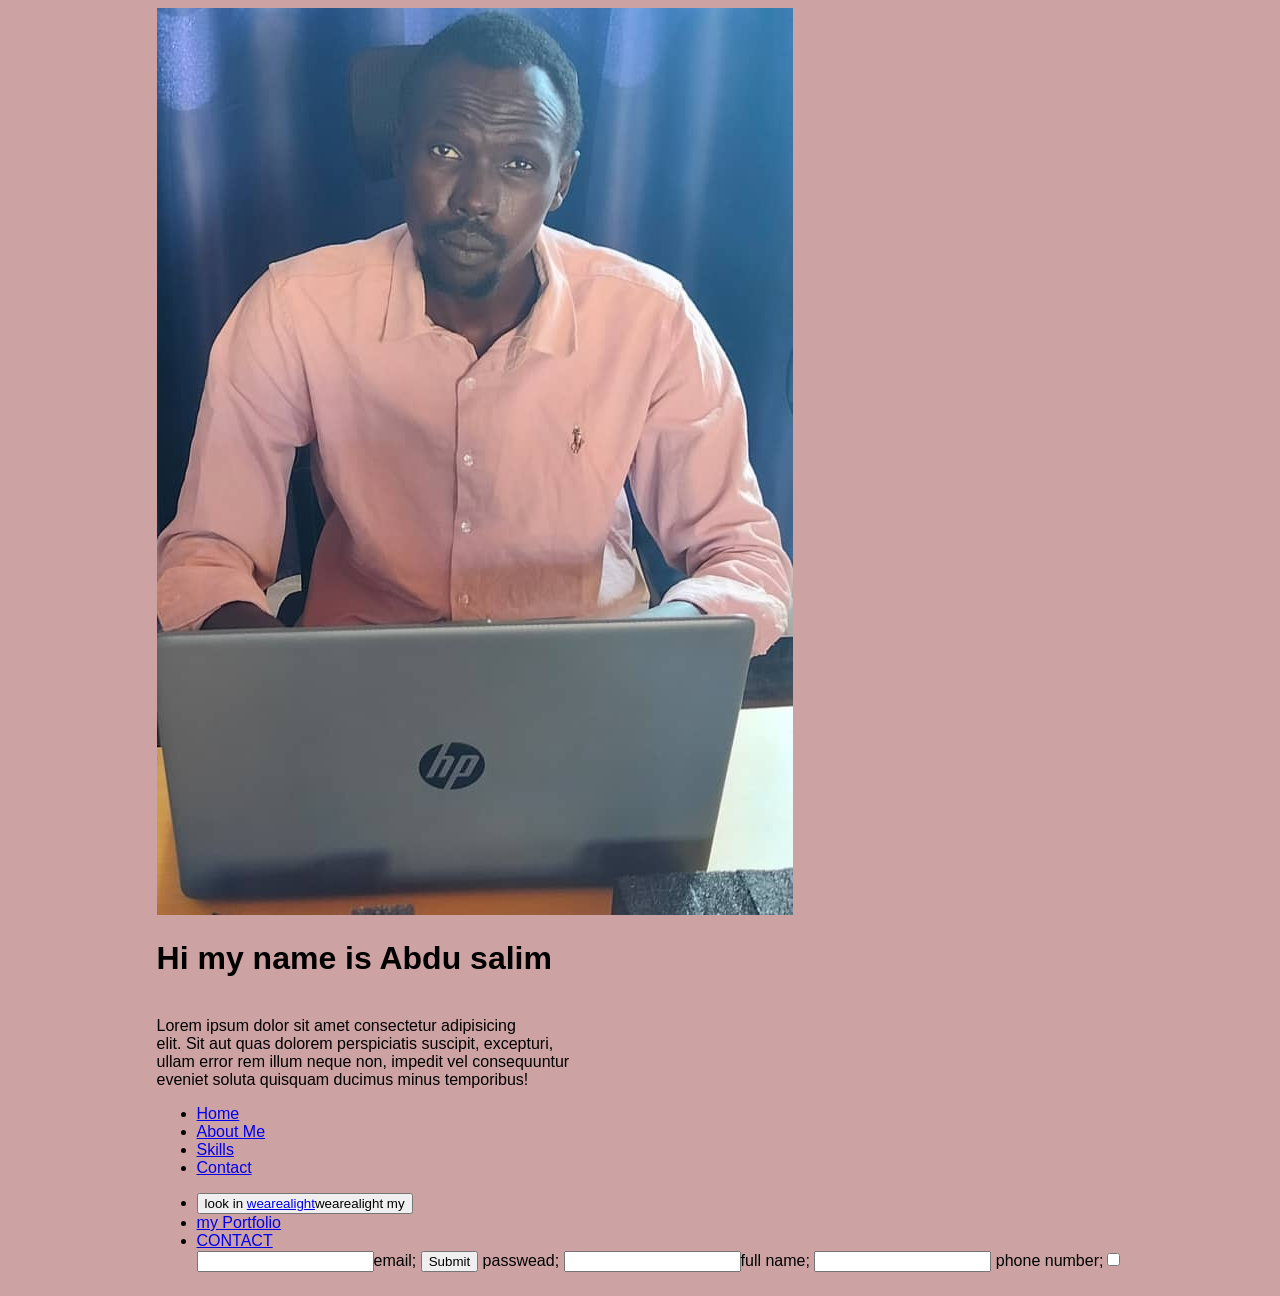
==== index.html @ dcf81e99 "home page" ====
<!DOCTYPE html>
<html lang="en">
<head>
  <meta charset="UTF-8">
  <meta name="viewport" content="width=device-width, initial-scale=1.0">
  <title>Image Mask Portfolio</title>
  <link rel="stylesheet" href="index.des.css">
</head>
<body>
  <div class="#content">
    <div class="#box1">
<div class="#box2">
<div class="#box3">
<div class="#1box Image">
    <img src="j.jpeg" alt="">
<h1>
    Hi my name is Abdu salim
</h1>
<p>
  <br>  Lorem ipsum dolor sit amet consectetur adipisicing 
   <br> elit. Sit aut quas dolorem perspiciatis suscipit, excepturi, 
   <br> ullam error rem illum neque non, impedit vel consequuntur
    <br> eveniet soluta quisquam ducimus minus temporibus!
</p>

     <nav>
    <ul>
      <li><a href="#home">Home</a></li>
      <li><a href="#about">About Me</a></li>
      <li><a href="#skills">Skills</a></li>
      <li><a href="#contact">Contact</a></li>
    </ul>
  </nav>
<Nav>
    <Ul>
        <li>
<button>look in <a href="
https://www.wearealight.org
" target wearealight="wearealight_blank">wearealight</a>wearealight my</button>
            <a href="#box1 home"></a>
            <li>
                <a href="#box2my portfokio">my Portfolio</a>
                <li>
                    <a href="#box3contact me">CONTACT</a>
                </li ahref="email#box3 ">
                <input type="email">email;
                <input type="submit">
            </li ahref="passwead">passwead;
            <input type="full name">full name;
        </li ahref="phone number">
        <input type="phone number"> phone number;<input type="checkbox"> 
    </Ul>
</Nav>
  </div>
</body>
</html>
---- index.des.css ----
body {
      font-family: Arial, sans-serif;
      display: flex;
      justify-content: center;
      align-items: center;
      min-height: 100vh;
      background: hsl(0, 30%, 72%);
    }

    .content{
      display: grid;
      grid-template-columns: repeat(auto-fit, minmax(250px, 1fr));
      gap: 20px;
      max-width: 100px;
      width: 90%;
      height: 90%;
    }
    img {
      border-radius: %};
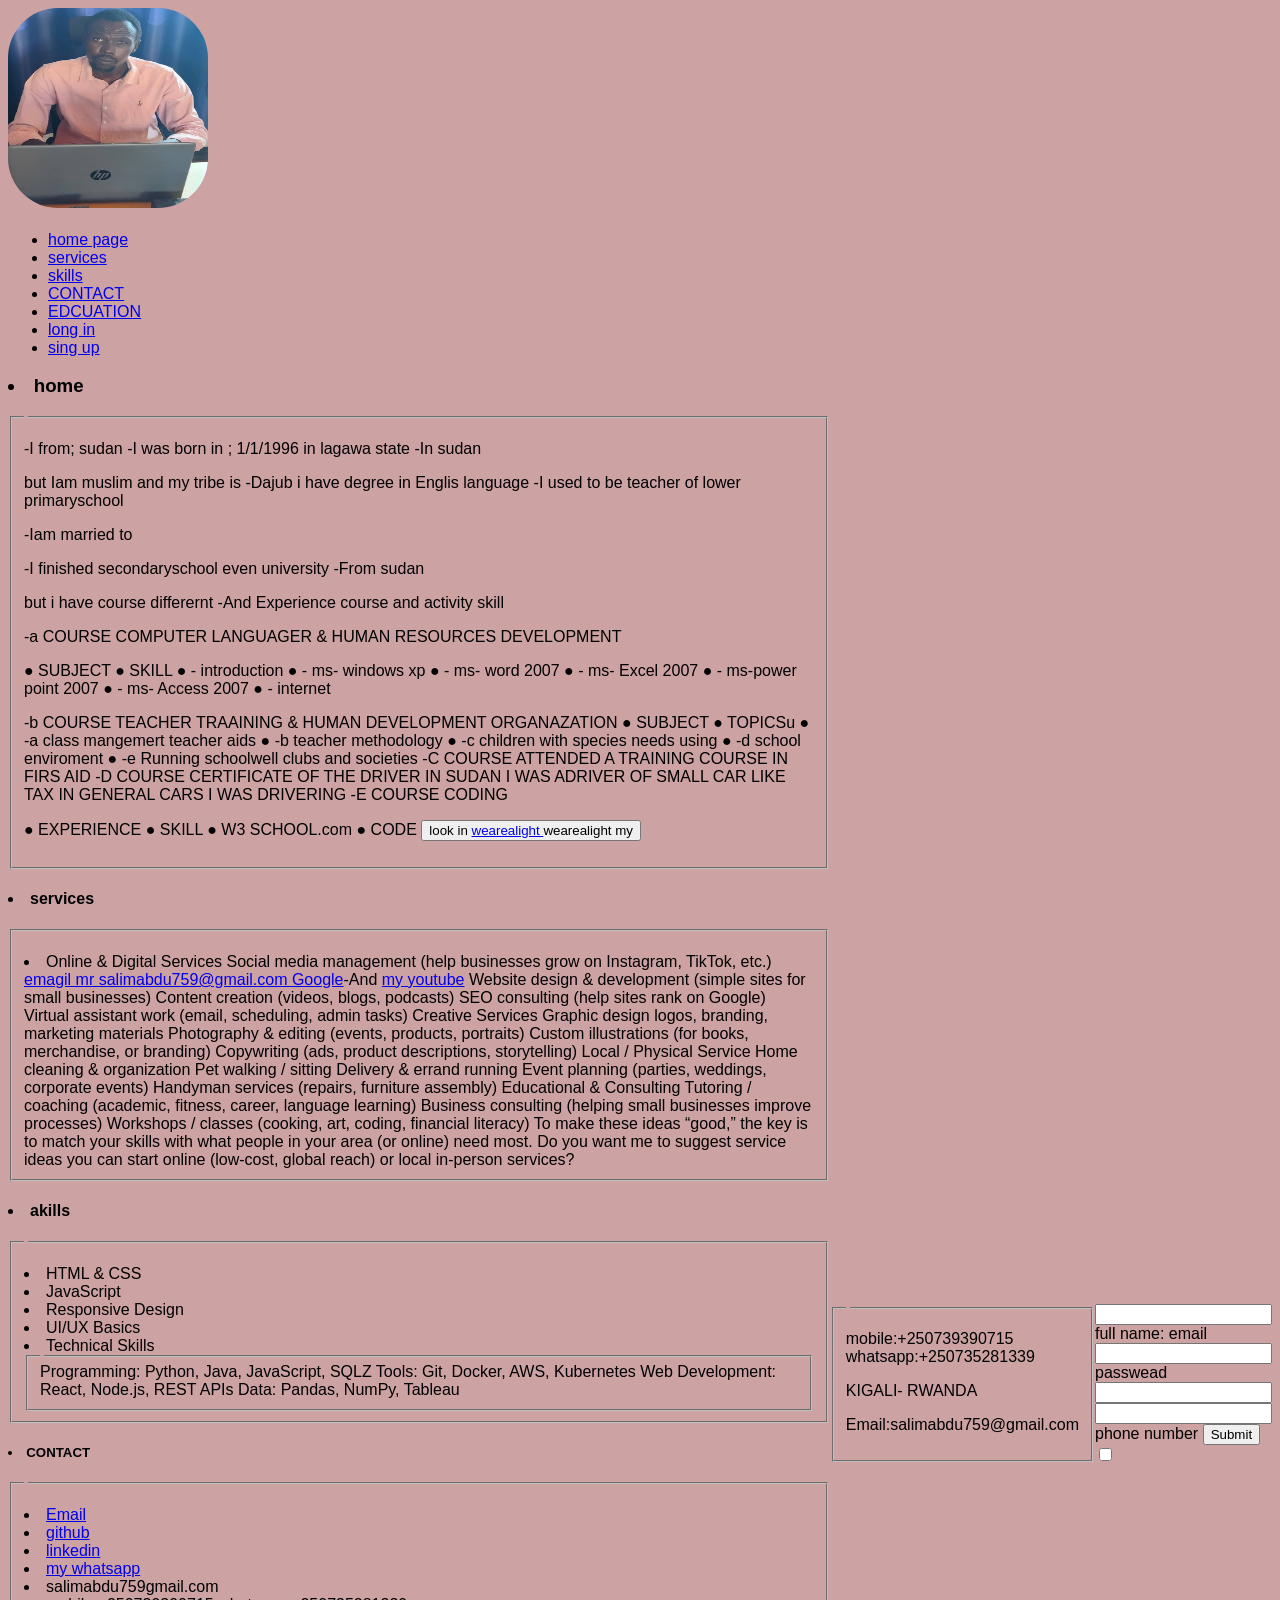
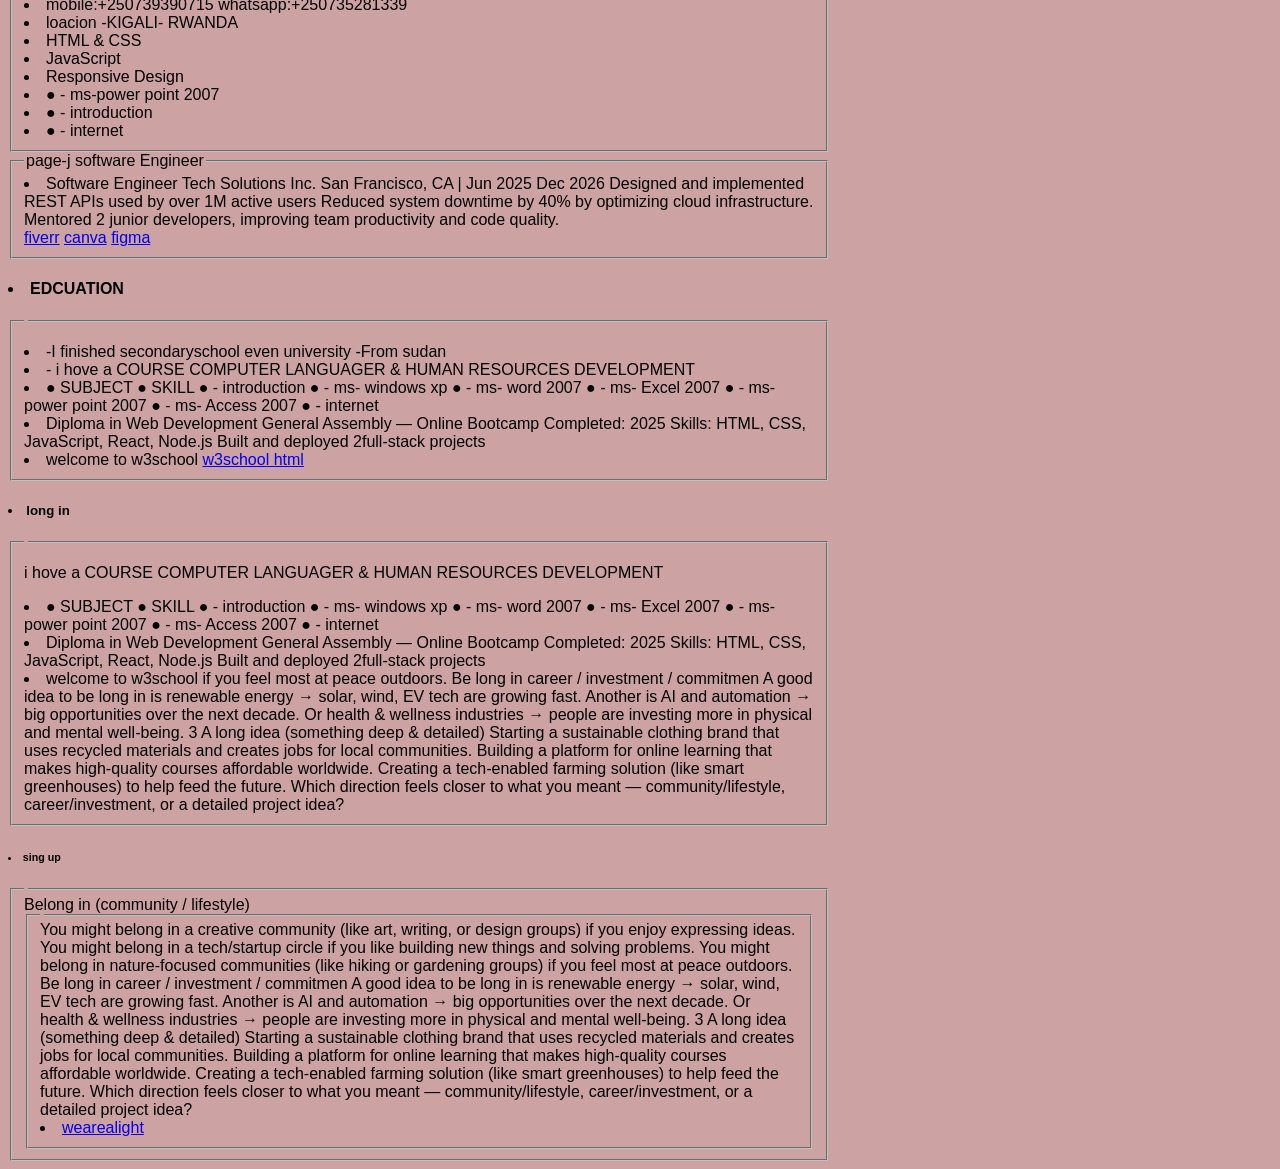
==== commit d5f774b2: "first my portfolio" ====
--- a/index.html
+++ b/index.html
@@ -1,57 +1,303 @@
-
 <!DOCTYPE html>
 <html lang="en">
+
 <head>
   <meta charset="UTF-8">
   <meta name="viewport" content="width=device-width, initial-scale=1.0">
   <title>Image Mask Portfolio</title>
   <link rel="stylesheet" href="index.des.css">
 </head>
+
 <body>
-  <div class="#content">
-    <div class="#box1">
-<div class="#box2">
-<div class="#box3">
-<div class="#1box Image">
-    <img src="j.jpeg" alt="">
-<h1>
-    Hi my name is Abdu salim
-</h1>
-<p>
-  <br>  Lorem ipsum dolor sit amet consectetur adipisicing 
-   <br> elit. Sit aut quas dolorem perspiciatis suscipit, excepturi, 
-   <br> ullam error rem illum neque non, impedit vel consequuntur
-    <br> eveniet soluta quisquam ducimus minus temporibus!
-</p>
-
-     <nav>
-    <ul>
-      <li><a href="#home">Home</a></li>
-      <li><a href="#about">About Me</a></li>
-      <li><a href="#skills">Skills</a></li>
-      <li><a href="#contact">Contact</a></li>
-    </ul>
+  <nav> 
+       <img src="j.jpeg" alt="" height="200px" width="200px">
+  <Nav>
+    <Ul>
+      <h1>  
+
+      </h1>
+       
+      <li><a href="#home page">home page</a>
+      <li><a href="#services">services</a>
+      <li><a href="#skills">skills</a>
+      <li><a href="# CONTACT "> CONTACT </a>
+      <li><a href="#EDCUATION">EDCUATION</a>
+      <li><a href="#long in">long in</a>
+      <li><a href="#sing up">sing up</a>
+      </li>
+    </Ul>
+  </Nav>
+
+
+  <section id="home page">
+    <h1> 
+    <li class="home page-A">home
+      </h1>
+    <fieldset>
+      <legend></legend>
+    <p>-I from; sudan
+-I was born in ; 1/1/1996 in lagawa state
+-In sudan  <ul>
+</ul>but Iam muslim and my tribe is
+-Dajub i have degree in Englis language
+-I used to be teacher of lower primaryschool <ul>
+</ul>
+-Iam married to <ul>
+</ul>
+-I finished secondaryschool even university
+-From sudan <ul>
+</ul> but i have course differernt
+-And Experience course and activity skill <ul>
+</ul>
+-a COURSE COMPUTER LANGUAGER & HUMAN RESOURCES DEVELOPMENT <ul>
+</ul>
+● SUBJECT
+● SKILL
+● - introduction
+● - ms- windows xp
+● - ms- word 2007
+● - ms- Excel 2007
+● - ms-power point 2007
+● - ms- Access 2007
+● - internet <ul>
+</ul>
+-b COURSE TEACHER TRAAINING & HUMAN DEVELOPMENT ORGANAZATION
+● SUBJECT
+● TOPICSu
+● -a class mangemert teacher aids
+● -b teacher methodology
+● -c children with species needs using
+● -d school enviroment
+● -e Running schoolwell clubs and societies
+-C COURSE ATTENDED A TRAINING COURSE IN FIRS AID
+-D COURSE CERTIFICATE OF THE DRIVER IN SUDAN I WAS ADRIVER OF SMALL CAR
+LIKE TAX IN GENERAL CARS I WAS DRIVERING
+-E COURSE CODING <ul>
+</ul>
+● EXPERIENCE
+● SKILL
+● W3 SCHOOL.com
+● CODE                    <button>look in <a href="
+https://www.wearealight.org
+" target wearealight="wearealight_blank">
+wearealight
+</a>wearealight my</button></p>
+       </li>
+       </fieldset>
+
+
+    <section id="services">
+      <h1>
+        <li class="services"> services
+      </h1>
+    </section>
+    <legend></legend>
+    <fieldset>
+    <p>          <Li> Online & Digital Services
+Social media management (help businesses grow on Instagram, TikTok, etc.)
+<a href="https://www.Google.com">emagil mr  salimabdu759@gmail.com Google</a>-And <a href="https://www.youtube.com">my youtube</a>
+Website design & development (simple sites for small businesses)
+Content creation (videos, blogs, podcasts)
+SEO consulting (help sites rank on Google)
+Virtual assistant work (email, scheduling, admin tasks)
+Creative Services
+Graphic design logos, branding, marketing materials
+Photography & editing (events, products, portraits)
+Custom illustrations (for books, merchandise, or branding)
+Copywriting (ads, product descriptions, storytelling)
+Local / Physical Service
+Home cleaning & organization
+Pet walking / sitting
+Delivery & errand running
+Event planning (parties, weddings, corporate events)
+Handyman services (repairs, furniture assembly)
+Educational & Consulting
+Tutoring / coaching (academic, fitness, career, language learning)
+Business consulting (helping small businesses improve processes)
+Workshops / classes (cooking, art, coding, financial literacy)
+To make these ideas “good,” the key is to match your skills 
+with what people in your area (or online) need most.
+Do you want me to suggest service ideas you can start online
+ (low-cost, global reach) or local in-person services? 
+ </fieldset>                   
+       </li>
+       </fieldset>
+
+     <section id="skills">
+    <h1> 
+    <li class="skills page-c">akills
+      </h1>
+    <fieldset>
+      <legend> </legend>
+    <p>       <li>HTML & CSS</li>
+      <li>JavaScript</li>
+      <li>Responsive Design</li>
+      <li>UI/UX Basics</li>
+      <li>Technical Skills
+        <Fieldset> 
+       <legend></legend>
+Programming: Python, Java, JavaScript, SQLZ
+Tools: Git, Docker, AWS, Kubernetes
+Web Development: React, Node.js, REST APIs
+Data: Pandas, NumPy, Tableau</li>                  
+       </li>
+       </fieldset>
+
+        <section id=" CONTACT">
+    <h1>
+    <li class="CONTACT page-d">CONTACT
+       </h1>
+      </section>
+    <fieldset>
+      <legend></legend>
+    <p>   <li><a href="https://www.email.com">Email</a></li>
+      <li><a href="https://www.github.com">github</a></li>
+      <li><a href="https://www.linkedin.com">linkedin</a></li>
+      <li><a href="https://www.whatsapp.com">my whatsapp</a></li>
+      <li>salimabdu759gmail.com</li>
+      <li>mobile:+250739390715 whatsapp:+250735281339</li>
+      <li>loacion -KIGALI- RWANDA</li>
+    </ul> 
+        <Li>HTML & CSS</Li>
+        <Li>JavaScript</Li>
+      <li>Responsive Design</li>
+        <Li>● - ms-power point 2007</Li>
+        <li>● - introduction</Li>
+            <li>● - internet</Li>
+              </fieldset>
+</section>
+              </Ul>
+              <fieldset>
+              <legend>page-j software Engineer</legend>
+              <li>Software Engineer
+Tech Solutions Inc.  San Francisco, CA | Jun 2025 Dec 2026
+Designed and implemented REST APIs used by over 1M active users
+Reduced system downtime by 40% by optimizing cloud infrastructure.
+Mentored 2 junior developers, improving team productivity and code quality.</li>
+     <a href="https://www.fiverr.com">fiverr</a>
+      <a href="https://www.canva.com">canva</a>
+      <a href="https://www.figma.com">figma</a>
+       </li>
+       </fieldset>
+
+        <section id="EDCUATION">
+    <h1> 
+    <li class="page ">EDCUATION
+      </h1>
+    <fieldset>
+      <legend></legend>
+    <p>       <Li>-I finished secondaryschool even university
+-From sudan </Li>
+<Li>- i hove a COURSE COMPUTER 
+  LANGUAGER & HUMAN 
+  RESOURCES DEVELOPMENT</Li>
+<Li>● SUBJECT
+● SKILL
+● - introduction
+● - ms- windows xp
+● - ms- word 2007
+● - ms- Excel 2007
+● - ms-power point 2007
+● - ms- Access 2007
+● - internet</Li>
+<li>Diploma in Web Development
+General Assembly — Online Bootcamp
+Completed: 2025
+Skills: HTML, CSS, JavaScript, React, Node.js
+Built and deployed 2full-stack projects</li>
+<Li>welcome to w3school <a href="https://www.w3schools.com">w3school html</a></Li>                   
+       </li>
+       </fieldset>
+        <section id="long in">
+    <h1>
+    <li class="long in page-j">long in
+       </h1>
+    <fieldset>
+      <legend></legend>
+    <p>  i hove a COURSE COMPUTER 
+  LANGUAGER & HUMAN 
+  RESOURCES DEVELOPMENT</Li>
+<Li>● SUBJECT
+● SKILL
+● - introduction
+● - ms- windows xp
+● - ms- word 2007
+● - ms- Excel 2007
+● - ms-power point 2007
+● - ms- Access 2007
+● - internet</Li>
+<li>Diploma in Web Development
+General Assembly — Online Bootcamp
+Completed: 2025
+Skills: HTML, CSS, JavaScript, React, Node.js
+Built and deployed 2full-stack projects</li>
+<Li>welcome to w3school  if you feel most at peace outdoors.
+Be long in career / investment / commitmen
+A good idea to be long in is renewable energy → solar, wind, EV tech are growing fast.
+Another is AI and automation → big opportunities 
+over the next decade.
+
+Or health & wellness industries → people are
+ investing more in physical and mental well-being.
+3
+A long idea (something deep & detailed)
+Starting a sustainable clothing brand that uses recycled materials and creates jobs for local communities.
+Building a platform for online learning that makes high-quality courses affordable worldwide.
+Creating a tech-enabled farming solution (like smart greenhouses) to help feed the future.
+ Which direction feels closer to what you meant — community/lifestyle, career/investment, or a detailed project idea?</li>                
+       </li>
+       </fieldset>
+        <section id="sing up">
+    <h1> 
+    <li class="sing up page-h">sing up
+      </h1>
+    <fieldset>
+      <legend></legend>
+       Belong in (community / lifestyle) <fieldset> 
+        <legend></legend>
+You might belong in a creative community (like art, writing, or design groups) if you enjoy expressing ideas.
+You might belong in a tech/startup circle if you like building new things and solving problems.
+You might belong in nature-focused communities (like hiking or gardening groups) if you feel most at peace outdoors.
+Be long in career / investment / commitmen
+A good idea to be long in is renewable energy → solar, wind, EV tech are growing fast.
+Another is AI and automation → big opportunities over the next decade.
+Or health & wellness industries → people are investing more in physical and mental well-being.
+3
+A long idea (something deep & detailed)
+Starting a sustainable clothing brand that uses recycled materials and creates jobs for local communities.
+Building a platform for online learning that makes high-quality courses affordable worldwide.
+Creating a tech-enabled farming solution (like smart greenhouses) to help feed the future.
+ Which direction feels closer to what you meant — community/lifestyle, career/investment, or a detailed project idea?
+ <Li><a href="https://www.wearealight.org/">wearealight</a>
+        </Li></fieldset>
+         </fieldset>
+         </nav>
+  <footer> 
+    <nav>
+      <fieldset> 
+        <legend></legend>
+    <P>mobile:+250739390715 whatsapp:+250735281339</P>
+    <P> KIGALI- RWANDA</P>
+    <P>Email:salimabdu759@gmail.com</P>
+    </fieldset>
   </nav>
-<Nav>
-    <Ul>
-        <li>
-<button>look in <a href="
-https://www.wearealight.org
-" target wearealight="wearealight_blank">wearealight</a>wearealight my</button>
-            <a href="#box1 home"></a>
-            <li>
-                <a href="#box2my portfokio">my Portfolio</a>
-                <li>
-                    <a href="#box3contact me">CONTACT</a>
-                </li ahref="email#box3 ">
-                <input type="email">email;
-                <input type="submit">
-            </li ahref="passwead">passwead;
-            <input type="full name">full name;
-        </li ahref="phone number">
-        <input type="phone number"> phone number;<input type="checkbox"> 
-    </Ul>
-</Nav>
-  </div>
+  </footer></li>
+    <p>                   
+       </li>
+       </fieldset>       
+          <input type="full name :">full name:
+          </li ahref="email:">
+          </li ahref="Email">email
+          <input type="email">
+          </li ahref="passwead">passwead
+          <input type="password">
+          </li ahref="phone number">
+          <input type="phone number">
+          </li ahref="phone number">phone number
+          <input type="submit">
+          <input type="checkbox">
+                </Ul>
+                </Nav>
+                </div>
 </body>
-</html>
+</html>
--- a/index.des.css
+++ b/index.des.css
@@ -17,7 +17,7 @@
       height: 90%;
     }
     img {
-      border-radius: %};
+      border-radius: 50px};
 
   
 
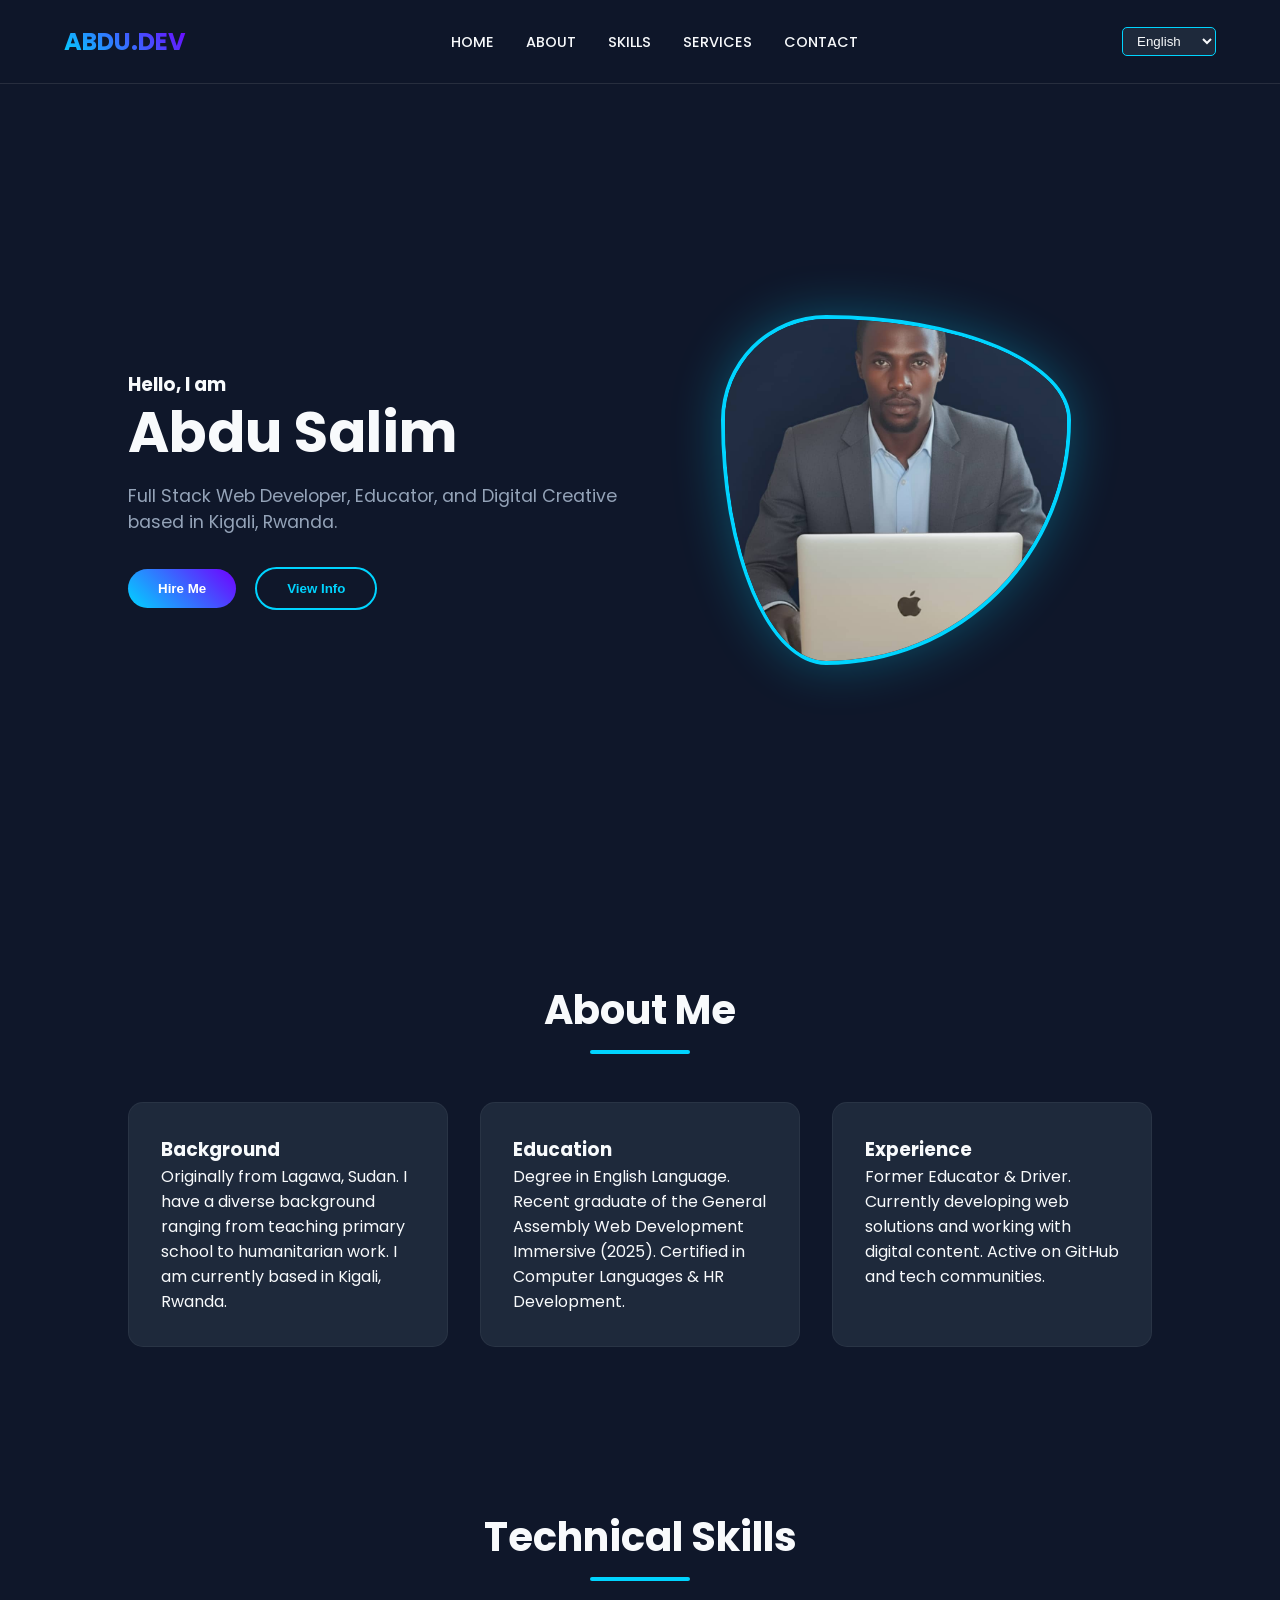
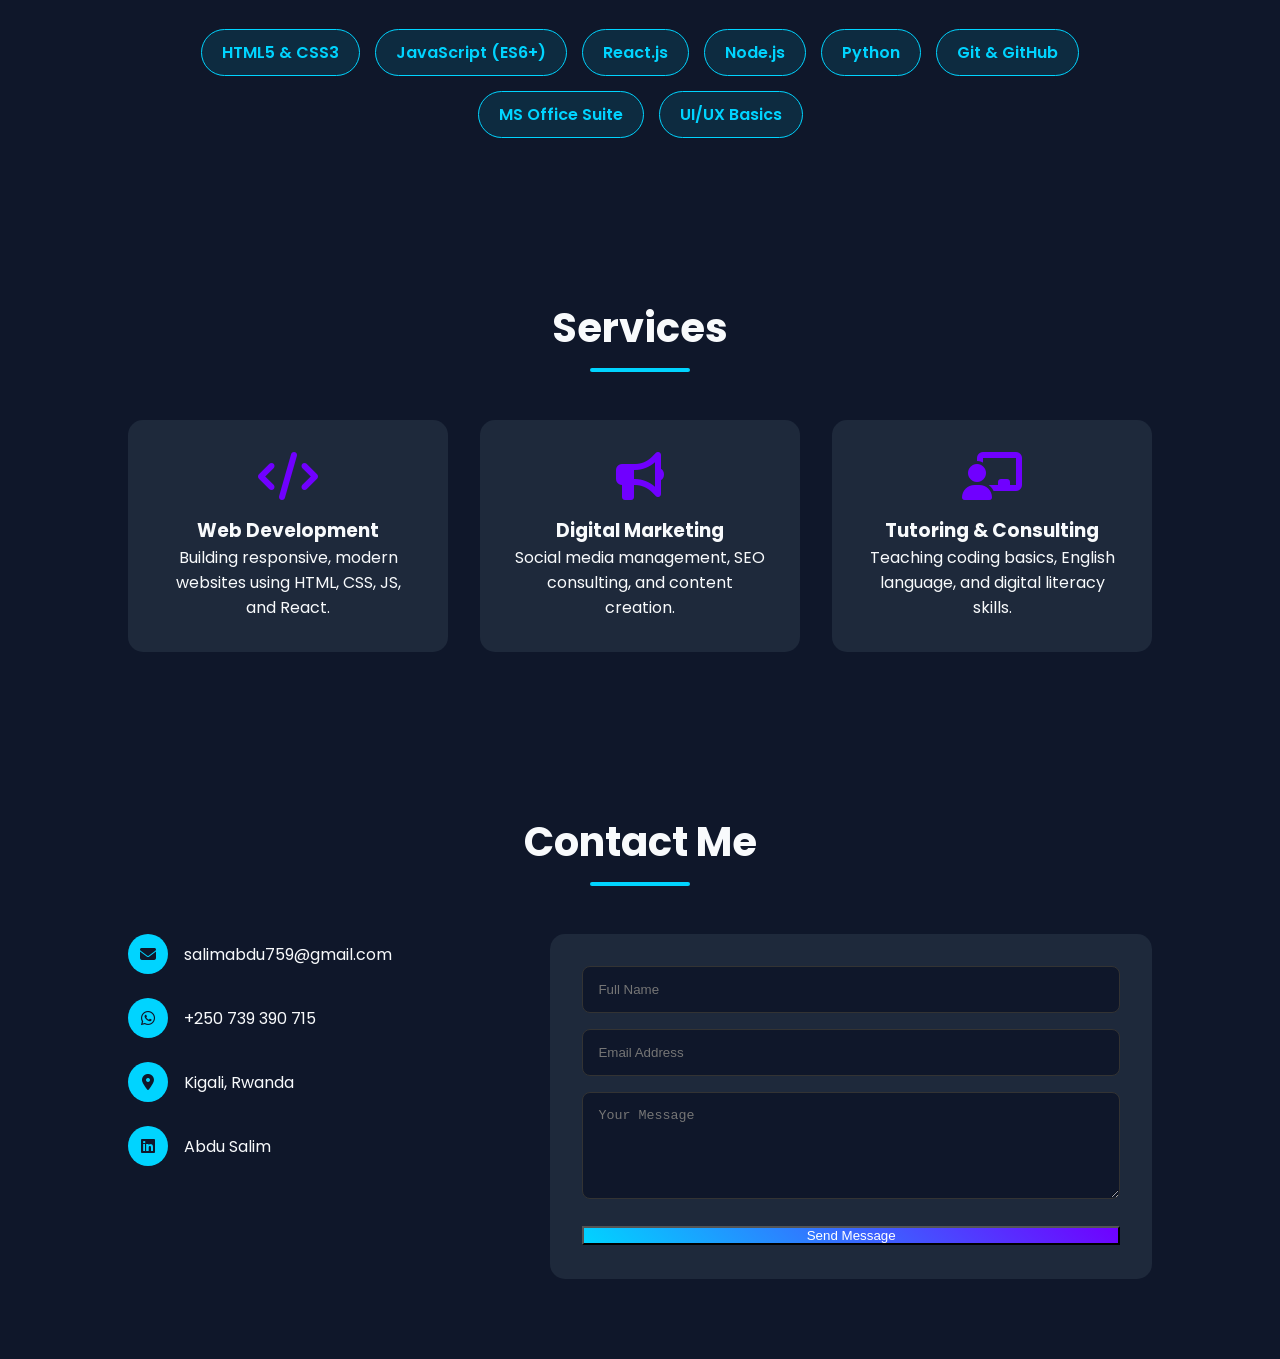
==== commit 46a03be1: "news" ====
--- a/index.html
+++ b/index.html
@@ -1,303 +1,591 @@
 <!DOCTYPE html>
 <html lang="en">
-
 <head>
-  <meta charset="UTF-8">
-  <meta name="viewport" content="width=device-width, initial-scale=1.0">
-  <title>Image Mask Portfolio</title>
-  <link rel="stylesheet" href="index.des.css">
+    <meta charset="UTF-8">
+    <meta name="viewport" content="width=device-width, initial-scale=1.0">
+    <title>Abdu Salim | Portfolio 2025</title>
+    <link rel="stylesheet" href="https://cdnjs.cloudflare.com/ajax/libs/font-awesome/6.4.0/css/all.min.css">
+    <link href="https://fonts.googleapis.com/css2?family=Poppins:wght@300;400;600;700&family=Tajawal:wght@400;700&display=swap" rel="stylesheet">
+    
+    <style>
+        :root {
+            --primary: #00d4ff; /* Cyan */
+            --secondary: #7000ff; /* Purple */
+            --bg: #0f172a; /* Dark Blue/Black */
+            --surface: #1e293b; /* Card color */
+            --text: #f8fafc;
+            --text-muted: #94a3b8;
+        }
+
+        * {
+            margin: 0;
+            padding: 0;
+            box-sizing: border-box;
+            scroll-behavior: smooth;
+        }
+
+        body {
+            font-family: 'Poppins', sans-serif;
+            background-color: var(--bg);
+            color: var(--text);
+            overflow-x: hidden;
+            transition: all 0.3s ease;
+        }
+
+        /* Arabic Font Support */
+        body.rtl {
+            font-family: 'Tajawal', sans-serif;
+            direction: rtl;
+            text-align: right;
+        }
+
+        /* --- Navigation --- */
+        nav {
+            display: flex;
+            justify-content: space-between;
+            align-items: center;
+            padding: 1.5rem 5%;
+            background: rgba(15, 23, 42, 0.9);
+            backdrop-filter: blur(10px);
+            position: fixed;
+            width: 100%;
+            top: 0;
+            z-index: 1000;
+            border-bottom: 1px solid rgba(255,255,255,0.1);
+        }
+
+        .logo {
+            font-size: 1.5rem;
+            font-weight: 700;
+            background: linear-gradient(45deg, var(--primary), var(--secondary));
+            -webkit-background-clip: text;
+            -webkit-text-fill-color: transparent;
+        }
+
+        .nav-links {
+            display: flex;
+            gap: 2rem;
+            list-style: none;
+        }
+
+        .nav-links a {
+            text-decoration: none;
+            color: var(--text);
+            font-weight: 500;
+            transition: color 0.3s;
+            text-transform: uppercase;
+            font-size: 0.9rem;
+        }
+
+        .nav-links a:hover {
+            color: var(--primary);
+        }
+
+        /* Language Switcher */
+        .lang-switch select {
+            background: var(--surface);
+            color: var(--text);
+            border: 1px solid var(--primary);
+            padding: 5px 10px;
+            border-radius: 5px;
+            cursor: pointer;
+            outline: none;
+        }
+
+        /* --- Hero Section --- */
+        .hero {
+            height: 100vh;
+            display: flex;
+            align-items: center;
+            justify-content: space-between;
+            padding: 0 10%;
+            padding-top: 80px;
+        }
+
+        .hero-text {
+            flex: 1;
+        }
+
+        .hero h1 {
+            font-size: 3.5rem;
+            line-height: 1.2;
+            margin-bottom: 1rem;
+        }
+
+        .hero h1 span {
+            color: var(--primary);
+        }
+
+        .hero p {
+            color: var(--text-muted);
+            margin-bottom: 2rem;
+            font-size: 1.1rem;
+            max-width: 500px;
+        }
+
+        .hero-btns button {
+            padding: 12px 30px;
+            border-radius: 50px;
+            border: none;
+            cursor: pointer;
+            font-weight: 600;
+            transition: transform 0.2s;
+        }
+
+        .btn-primary {
+            background: linear-gradient(45deg, var(--primary), var(--secondary));
+            color: white;
+            margin-right: 15px;
+        }
+        
+        body.rtl .btn-primary { margin-right: 0; margin-left: 15px; }
+
+        .btn-outline {
+            background: transparent;
+            border: 2px solid var(--primary) !important;
+            color: var(--primary);
+        }
+
+        .hero-img {
+            flex: 1;
+            display: flex;
+            justify-content: center;
+            position: relative;
+        }
+
+        .hero-img img {
+            width: 350px;
+            height: 350px;
+            object-fit: cover;
+            border-radius: 30% 70% 70% 30% / 30% 30% 70% 70%; /* Organic shape */
+            border: 4px solid var(--primary);
+            animation: morph 5s ease-in-out infinite;
+            box-shadow: 0 0 50px rgba(0, 212, 255, 0.3);
+        }
+
+        @keyframes morph {
+            0% { border-radius: 30% 70% 70% 30% / 30% 30% 70% 70%; }
+            50% { border-radius: 70% 30% 30% 70% / 70% 70% 30% 30%; }
+            100% { border-radius: 30% 70% 70% 30% / 30% 30% 70% 70%; }
+        }
+
+        /* --- Sections General --- */
+        section {
+            padding: 5rem 10%;
+        }
+
+        .section-title {
+            text-align: center;
+            margin-bottom: 3rem;
+        }
+
+        .section-title h2 {
+            font-size: 2.5rem;
+            margin-bottom: 10px;
+        }
+
+        .section-title .line {
+            width: 100px;
+            height: 4px;
+            background: var(--primary);
+            margin: 0 auto;
+            border-radius: 2px;
+        }
+
+        /* --- About Grid --- */
+        .about-grid {
+            display: grid;
+            grid-template-columns: repeat(auto-fit, minmax(300px, 1fr));
+            gap: 2rem;
+        }
+
+        .card {
+            background: var(--surface);
+            padding: 2rem;
+            border-radius: 15px;
+            border: 1px solid rgba(255,255,255,0.05);
+            transition: transform 0.3s;
+        }
+
+        .card:hover {
+            transform: translateY(-5px);
+            border-color: var(--primary);
+        }
+
+        /* --- Skills --- */
+        .skills-container {
+            display: flex;
+            flex-wrap: wrap;
+            gap: 15px;
+            justify-content: center;
+        }
+
+        .skill-tag {
+            background: rgba(0, 212, 255, 0.1);
+            color: var(--primary);
+            padding: 10px 20px;
+            border-radius: 50px;
+            font-weight: 600;
+            border: 1px solid var(--primary);
+        }
+
+        /* --- Services --- */
+        .services-grid {
+            display: grid;
+            grid-template-columns: repeat(auto-fit, minmax(250px, 1fr));
+            gap: 2rem;
+        }
+
+        .service-card {
+            background: var(--surface);
+            padding: 2rem;
+            border-radius: 15px;
+            text-align: center;
+        }
+
+        .service-card i {
+            font-size: 3rem;
+            color: var(--secondary);
+            margin-bottom: 1rem;
+        }
+
+        /* --- Contact --- */
+        .contact-container {
+            display: flex;
+            flex-wrap: wrap;
+            gap: 4rem;
+        }
+
+        .contact-info {
+            flex: 1;
+        }
+
+        .info-item {
+            display: flex;
+            align-items: center;
+            margin-bottom: 1.5rem;
+            gap: 1rem;
+        }
+
+        .info-item i {
+            width: 40px;
+            height: 40px;
+            background: var(--primary);
+            color: var(--bg);
+            border-radius: 50%;
+            display: flex;
+            justify-content: center;
+            align-items: center;
+        }
+
+        .contact-form {
+            flex: 1.5;
+            background: var(--surface);
+            padding: 2rem;
+            border-radius: 15px;
+        }
+
+        .form-group {
+            margin-bottom: 1rem;
+        }
+
+        .form-group input, .form-group textarea {
+            width: 100%;
+            padding: 15px;
+            background: var(--bg);
+            border: 1px solid #333;
+            color: white;
+            border-radius: 8px;
+            outline: none;
+        }
+
+        .form-group input:focus, .form-group textarea:focus {
+            border-color: var(--primary);
+        }
+
+        /* --- Mobile Responsive --- */
+        @media (max-width: 768px) {
+            .hero {
+                flex-direction: column-reverse;
+                text-align: center;
+                height: auto;
+                padding-top: 120px;
+                padding-bottom: 50px;
+            }
+
+            .hero-text {
+                margin-top: 30px;
+            }
+
+            .hero h1 { font-size: 2.5rem; }
+            
+            .nav-links {
+                display: none; /* Add JS hamburger menu for real mobile */
+            }
+            
+            .contact-container {
+                flex-direction: column;
+                gap: 2rem;
+            }
+        }
+    </style>
 </head>
-
 <body>
-  <nav> 
-       <img src="j.jpeg" alt="" height="200px" width="200px">
-  <Nav>
-    <Ul>
-      <h1>  
-
-      </h1>
-       
-      <li><a href="#home page">home page</a>
-      <li><a href="#services">services</a>
-      <li><a href="#skills">skills</a>
-      <li><a href="# CONTACT "> CONTACT </a>
-      <li><a href="#EDCUATION">EDCUATION</a>
-      <li><a href="#long in">long in</a>
-      <li><a href="#sing up">sing up</a>
-      </li>
-    </Ul>
-  </Nav>
-
-
-  <section id="home page">
-    <h1> 
-    <li class="home page-A">home
-      </h1>
-    <fieldset>
-      <legend></legend>
-    <p>-I from; sudan
--I was born in ; 1/1/1996 in lagawa state
--In sudan  <ul>
-</ul>but Iam muslim and my tribe is
--Dajub i have degree in Englis language
--I used to be teacher of lower primaryschool <ul>
-</ul>
--Iam married to <ul>
-</ul>
--I finished secondaryschool even university
--From sudan <ul>
-</ul> but i have course differernt
--And Experience course and activity skill <ul>
-</ul>
--a COURSE COMPUTER LANGUAGER & HUMAN RESOURCES DEVELOPMENT <ul>
-</ul>
-● SUBJECT
-● SKILL
-● - introduction
-● - ms- windows xp
-● - ms- word 2007
-● - ms- Excel 2007
-● - ms-power point 2007
-● - ms- Access 2007
-● - internet <ul>
-</ul>
--b COURSE TEACHER TRAAINING & HUMAN DEVELOPMENT ORGANAZATION
-● SUBJECT
-● TOPICSu
-● -a class mangemert teacher aids
-● -b teacher methodology
-● -c children with species needs using
-● -d school enviroment
-● -e Running schoolwell clubs and societies
--C COURSE ATTENDED A TRAINING COURSE IN FIRS AID
--D COURSE CERTIFICATE OF THE DRIVER IN SUDAN I WAS ADRIVER OF SMALL CAR
-LIKE TAX IN GENERAL CARS I WAS DRIVERING
--E COURSE CODING <ul>
-</ul>
-● EXPERIENCE
-● SKILL
-● W3 SCHOOL.com
-● CODE                    <button>look in <a href="
-https://www.wearealight.org
-" target wearealight="wearealight_blank">
-wearealight
-</a>wearealight my</button></p>
-       </li>
-       </fieldset>
-
+
+    <nav>
+        <div class="logo">ABDU<span style="color:white">.DEV</span></div>
+        <ul class="nav-links">
+            <li><a href="#home" data-key="nav-home">Home</a></li>
+            <li><a href="#about" data-key="nav-about">About</a></li>
+            <li><a href="#skills" data-key="nav-skills">Skills</a></li>
+            <li><a href="#services" data-key="nav-services">Services</a></li>
+            <li><a href="#contact" data-key="nav-contact">Contact</a></li>
+        </ul>
+        <div class="lang-switch">
+            <select onchange="setLanguage(this.value)">
+                <option value="en">English</option>
+                <option value="fr">Français</option>
+                <option value="ar">العربية</option>
+            </select>
+        </div>
+    </nav>
+
+    <section id="home" class="hero">
+        <div class="hero-text">
+            <h3 data-key="hero-intro">Hello, I am</h3>
+            <h1 data-key="hero-name">Abdu Salim</h1>
+            <p data-key="hero-desc">Full Stack Web Developer, Educator, and Digital Creative based in Kigali, Rwanda.</p>
+            <div class="hero-btns">
+                <button class="btn-primary" onclick="location.href='#contact'" data-key="btn-hire">Hire Me</button>
+                <button class="btn-outline" onclick="location.href='#about'" data-key="btn-cv">View Info</button>
+            </div>
+        </div>
+        <div class="hero-img">
+            <img src="b.jpeg" alt="Abdu Salim">
+        </div>
+    </section>
+
+    <section id="about">
+        <div class="section-title">
+            <h2 data-key="nav-about">About Me</h2>
+            <div class="line"></div>
+        </div>
+        <div class="about-grid">
+            <div class="card">
+                <h3 data-key="about-bg-title">Background</h3>
+                <p data-key="about-bg-text">Originally from Lagawa, Sudan. I have a diverse background ranging from teaching primary school to humanitarian work. I am currently based in Kigali, Rwanda.</p>
+            </div>
+            <div class="card">
+                <h3 data-key="about-edu-title">Education</h3>
+                <p data-key="about-edu-text">Degree in English Language. Recent graduate of the General Assembly Web Development Immersive (2025). Certified in Computer Languages & HR Development.</p>
+            </div>
+            <div class="card">
+                <h3 data-key="about-exp-title">Experience</h3>
+                <p data-key="about-exp-text">Former Educator & Driver. Currently developing web solutions and working with digital content. Active on GitHub and tech communities.</p>
+            </div>
+        </div>
+    </section>
+
+    <section id="skills">
+        <div class="section-title">
+            <h2 data-key="nav-skills">Technical Skills</h2>
+            <div class="line"></div>
+        </div>
+        <div class="skills-container">
+            <div class="skill-tag">HTML5 & CSS3</div>
+            <div class="skill-tag">JavaScript (ES6+)</div>
+            <div class="skill-tag">React.js</div>
+            <div class="skill-tag">Node.js</div>
+            <div class="skill-tag">Python</div>
+            <div class="skill-tag">Git & GitHub</div>
+            <div class="skill-tag">MS Office Suite</div>
+            <div class="skill-tag">UI/UX Basics</div>
+        </div>
+    </section>
 
     <section id="services">
-      <h1>
-        <li class="services"> services
-      </h1>
+        <div class="section-title">
+            <h2 data-key="nav-services">Services</h2>
+            <div class="line"></div>
+        </div>
+        <div class="services-grid">
+            <div class="service-card">
+                <i class="fas fa-code"></i>
+                <h3 data-key="srv-web">Web Development</h3>
+                <p data-key="srv-web-desc">Building responsive, modern websites using HTML, CSS, JS, and React.</p>
+            </div>
+            <div class="service-card">
+                <i class="fas fa-bullhorn"></i>
+                <h3 data-key="srv-marketing">Digital Marketing</h3>
+                <p data-key="srv-marketing-desc">Social media management, SEO consulting, and content creation.</p>
+            </div>
+            <div class="service-card">
+                <i class="fas fa-chalkboard-teacher"></i>
+                <h3 data-key="srv-tutoring">Tutoring & Consulting</h3>
+                <p data-key="srv-tutoring-desc">Teaching coding basics, English language, and digital literacy skills.</p>
+            </div>
+        </div>
     </section>
-    <legend></legend>
-    <fieldset>
-    <p>          <Li> Online & Digital Services
-Social media management (help businesses grow on Instagram, TikTok, etc.)
-<a href="https://www.Google.com">emagil mr  salimabdu759@gmail.com Google</a>-And <a href="https://www.youtube.com">my youtube</a>
-Website design & development (simple sites for small businesses)
-Content creation (videos, blogs, podcasts)
-SEO consulting (help sites rank on Google)
-Virtual assistant work (email, scheduling, admin tasks)
-Creative Services
-Graphic design logos, branding, marketing materials
-Photography & editing (events, products, portraits)
-Custom illustrations (for books, merchandise, or branding)
-Copywriting (ads, product descriptions, storytelling)
-Local / Physical Service
-Home cleaning & organization
-Pet walking / sitting
-Delivery & errand running
-Event planning (parties, weddings, corporate events)
-Handyman services (repairs, furniture assembly)
-Educational & Consulting
-Tutoring / coaching (academic, fitness, career, language learning)
-Business consulting (helping small businesses improve processes)
-Workshops / classes (cooking, art, coding, financial literacy)
-To make these ideas “good,” the key is to match your skills 
-with what people in your area (or online) need most.
-Do you want me to suggest service ideas you can start online
- (low-cost, global reach) or local in-person services? 
- </fieldset>                   
-       </li>
-       </fieldset>
-
-     <section id="skills">
-    <h1> 
-    <li class="skills page-c">akills
-      </h1>
-    <fieldset>
-      <legend> </legend>
-    <p>       <li>HTML & CSS</li>
-      <li>JavaScript</li>
-      <li>Responsive Design</li>
-      <li>UI/UX Basics</li>
-      <li>Technical Skills
-        <Fieldset> 
-       <legend></legend>
-Programming: Python, Java, JavaScript, SQLZ
-Tools: Git, Docker, AWS, Kubernetes
-Web Development: React, Node.js, REST APIs
-Data: Pandas, NumPy, Tableau</li>                  
-       </li>
-       </fieldset>
-
-        <section id=" CONTACT">
-    <h1>
-    <li class="CONTACT page-d">CONTACT
-       </h1>
-      </section>
-    <fieldset>
-      <legend></legend>
-    <p>   <li><a href="https://www.email.com">Email</a></li>
-      <li><a href="https://www.github.com">github</a></li>
-      <li><a href="https://www.linkedin.com">linkedin</a></li>
-      <li><a href="https://www.whatsapp.com">my whatsapp</a></li>
-      <li>salimabdu759gmail.com</li>
-      <li>mobile:+250739390715 whatsapp:+250735281339</li>
-      <li>loacion -KIGALI- RWANDA</li>
-    </ul> 
-        <Li>HTML & CSS</Li>
-        <Li>JavaScript</Li>
-      <li>Responsive Design</li>
-        <Li>● - ms-power point 2007</Li>
-        <li>● - introduction</Li>
-            <li>● - internet</Li>
-              </fieldset>
-</section>
-              </Ul>
-              <fieldset>
-              <legend>page-j software Engineer</legend>
-              <li>Software Engineer
-Tech Solutions Inc.  San Francisco, CA | Jun 2025 Dec 2026
-Designed and implemented REST APIs used by over 1M active users
-Reduced system downtime by 40% by optimizing cloud infrastructure.
-Mentored 2 junior developers, improving team productivity and code quality.</li>
-     <a href="https://www.fiverr.com">fiverr</a>
-      <a href="https://www.canva.com">canva</a>
-      <a href="https://www.figma.com">figma</a>
-       </li>
-       </fieldset>
-
-        <section id="EDCUATION">
-    <h1> 
-    <li class="page ">EDCUATION
-      </h1>
-    <fieldset>
-      <legend></legend>
-    <p>       <Li>-I finished secondaryschool even university
--From sudan </Li>
-<Li>- i hove a COURSE COMPUTER 
-  LANGUAGER & HUMAN 
-  RESOURCES DEVELOPMENT</Li>
-<Li>● SUBJECT
-● SKILL
-● - introduction
-● - ms- windows xp
-● - ms- word 2007
-● - ms- Excel 2007
-● - ms-power point 2007
-● - ms- Access 2007
-● - internet</Li>
-<li>Diploma in Web Development
-General Assembly — Online Bootcamp
-Completed: 2025
-Skills: HTML, CSS, JavaScript, React, Node.js
-Built and deployed 2full-stack projects</li>
-<Li>welcome to w3school <a href="https://www.w3schools.com">w3school html</a></Li>                   
-       </li>
-       </fieldset>
-        <section id="long in">
-    <h1>
-    <li class="long in page-j">long in
-       </h1>
-    <fieldset>
-      <legend></legend>
-    <p>  i hove a COURSE COMPUTER 
-  LANGUAGER & HUMAN 
-  RESOURCES DEVELOPMENT</Li>
-<Li>● SUBJECT
-● SKILL
-● - introduction
-● - ms- windows xp
-● - ms- word 2007
-● - ms- Excel 2007
-● - ms-power point 2007
-● - ms- Access 2007
-● - internet</Li>
-<li>Diploma in Web Development
-General Assembly — Online Bootcamp
-Completed: 2025
-Skills: HTML, CSS, JavaScript, React, Node.js
-Built and deployed 2full-stack projects</li>
-<Li>welcome to w3school  if you feel most at peace outdoors.
-Be long in career / investment / commitmen
-A good idea to be long in is renewable energy → solar, wind, EV tech are growing fast.
-Another is AI and automation → big opportunities 
-over the next decade.
-
-Or health & wellness industries → people are
- investing more in physical and mental well-being.
-3
-A long idea (something deep & detailed)
-Starting a sustainable clothing brand that uses recycled materials and creates jobs for local communities.
-Building a platform for online learning that makes high-quality courses affordable worldwide.
-Creating a tech-enabled farming solution (like smart greenhouses) to help feed the future.
- Which direction feels closer to what you meant — community/lifestyle, career/investment, or a detailed project idea?</li>                
-       </li>
-       </fieldset>
-        <section id="sing up">
-    <h1> 
-    <li class="sing up page-h">sing up
-      </h1>
-    <fieldset>
-      <legend></legend>
-       Belong in (community / lifestyle) <fieldset> 
-        <legend></legend>
-You might belong in a creative community (like art, writing, or design groups) if you enjoy expressing ideas.
-You might belong in a tech/startup circle if you like building new things and solving problems.
-You might belong in nature-focused communities (like hiking or gardening groups) if you feel most at peace outdoors.
-Be long in career / investment / commitmen
-A good idea to be long in is renewable energy → solar, wind, EV tech are growing fast.
-Another is AI and automation → big opportunities over the next decade.
-Or health & wellness industries → people are investing more in physical and mental well-being.
-3
-A long idea (something deep & detailed)
-Starting a sustainable clothing brand that uses recycled materials and creates jobs for local communities.
-Building a platform for online learning that makes high-quality courses affordable worldwide.
-Creating a tech-enabled farming solution (like smart greenhouses) to help feed the future.
- Which direction feels closer to what you meant — community/lifestyle, career/investment, or a detailed project idea?
- <Li><a href="https://www.wearealight.org/">wearealight</a>
-        </Li></fieldset>
-         </fieldset>
-         </nav>
-  <footer> 
-    <nav>
-      <fieldset> 
-        <legend></legend>
-    <P>mobile:+250739390715 whatsapp:+250735281339</P>
-    <P> KIGALI- RWANDA</P>
-    <P>Email:salimabdu759@gmail.com</P>
-    </fieldset>
-  </nav>
-  </footer></li>
-    <p>                   
-       </li>
-       </fieldset>       
-          <input type="full name :">full name:
-          </li ahref="email:">
-          </li ahref="Email">email
-          <input type="email">
-          </li ahref="passwead">passwead
-          <input type="password">
-          </li ahref="phone number">
-          <input type="phone number">
-          </li ahref="phone number">phone number
-          <input type="submit">
-          <input type="checkbox">
-                </Ul>
-                </Nav>
-                </div>
+
+    <section id="contact">
+        <div class="section-title">
+            <h2 data-key="nav-contact">Contact Me</h2>
+            <div class="line"></div>
+        </div>
+        <div class="contact-container">
+            <div class="contact-info">
+                <div class="info-item">
+                    <i class="fas fa-envelope"></i>
+                    <span>salimabdu759@gmail.com</span>
+                </div>
+                <div class="info-item">
+                    <i class="fab fa-whatsapp"></i>
+                    <span>+250 739 390 715</span>
+                </div>
+                <div class="info-item">
+                    <i class="fas fa-map-marker-alt"></i>
+                    <span data-key="location">Kigali, Rwanda</span>
+                </div>
+                <div class="info-item">
+                    <i class="fab fa-linkedin"></i>
+                    <span>Abdu Salim</span>
+                </div>
+            </div>
+
+            <form class="contact-form" onsubmit="event.preventDefault(); alert('Message sent successfully!');">
+                <div class="form-group">
+                    <input type="text" data-ph="ph-name" placeholder="Full Name" required>
+                </div>
+                <div class="form-group">
+                    <input type="email" data-ph="ph-email" placeholder="Email Address" required>
+                </div>
+                <div class="form-group">
+                    <textarea rows="5" data-ph="ph-msg" placeholder="Your Message" required></textarea>
+                </div>
+                <button type="submit" class="btn-primary" style="width:100%" data-key="btn-send">Send Message</button>
+            </form>
+        </div>
+    </section>
+
+    <script>
+        const translations = {
+            en: {
+                "nav-home": "Home",
+                "nav-about": "About",
+                "nav-skills": "Skills",
+                "nav-services": "Services",
+                "nav-contact": "Contact",
+                "hero-intro": "Hello, I am",
+                "hero-name": "Abdu Salim",
+                "hero-desc": "Full Stack Web Developer, Educator, and Digital Creative based in Kigali, Rwanda.",
+                "btn-hire": "Hire Me",
+                "btn-cv": "View Info",
+                "about-bg-title": "Background",
+                "about-bg-text": "Originally from Lagawa, Sudan. I have a diverse background ranging from teaching primary school to humanitarian work. I am currently based in Kigali, Rwanda.",
+                "about-edu-title": "Education",
+                "about-edu-text": "Degree in English Language. Recent graduate of the General Assembly Web Development Immersive (2025). Certified in Computer Languages & HR Development.",
+                "about-exp-title": "Experience",
+                "about-exp-text": "Former Educator & Driver. Currently developing web solutions and working with digital content. Active on GitHub and tech communities.",
+                "srv-web": "Web Development",
+                "srv-web-desc": "Building responsive, modern websites using HTML, CSS, JS, and React.",
+                "srv-marketing": "Digital Marketing",
+                "srv-marketing-desc": "Social media management, SEO consulting, and content creation.",
+                "srv-tutoring": "Tutoring & Consulting",
+                "srv-tutoring-desc": "Teaching coding basics, English language, and digital literacy skills.",
+                "location": "Kigali, Rwanda",
+                "btn-send": "Send Message",
+                "ph-name": "Full Name",
+                "ph-email": "Email Address",
+                "ph-msg": "Your Message"
+            },
+            fr: {
+                "nav-home": "Accueil",
+                "nav-about": "À Propos",
+                "nav-skills": "Compétences",
+                "nav-services": "Services",
+                "nav-contact": "Contact",
+                "hero-intro": "Bonjour, je suis",
+                "hero-name": "Abdu Salim",
+                "hero-desc": "Développeur Web Full Stack, Éducateur et Créatif Numérique basé à Kigali, Rwanda.",
+                "btn-hire": "Engagez-moi",
+                "btn-cv": "Voir Infos",
+                "about-bg-title": "Contexte",
+                "about-bg-text": "Originaire de Lagawa, Soudan. J'ai un parcours diversifié allant de l'enseignement primaire au travail humanitaire. Je suis actuellement basé à Kigali.",
+                "about-edu-title": "Éducation",
+                "about-edu-text": "Diplôme en langue anglaise. Récemment diplômé de General Assembly en développement Web (2025). Certifié en langages informatiques.",
+                "about-exp-title": "Expérience",
+                "about-exp-text": "Ancien éducateur et chauffeur. Actuellement développeur de solutions web et créateur de contenu numérique. Actif sur GitHub.",
+                "srv-web": "Développement Web",
+                "srv-web-desc": "Création de sites web modernes et réactifs utilisant HTML, CSS, JS et React.",
+                "srv-marketing": "Marketing Numérique",
+                "srv-marketing-desc": "Gestion des réseaux sociaux, conseil SEO et création de contenu.",
+                "srv-tutoring": "Tutorat & Conseil",
+                "srv-tutoring-desc": "Enseignement des bases du code, de l'anglais et des compétences numériques.",
+                "location": "Kigali, Rwanda",
+                "btn-send": "Envoyer",
+                "ph-name": "Nom Complet",
+                "ph-email": "Adresse Email",
+                "ph-msg": "Votre Message"
+            },
+            ar: {
+                "nav-home": "الرئيسية",
+                "nav-about": "من أنا",
+                "nav-skills": "المهارات",
+                "nav-services": "خدماتي",
+                "nav-contact": "تواصل معي",
+                "hero-intro": "مرحباً، أنا",
+                "hero-name": "عبده سالم",
+                "hero-desc": "مطور ويب شامل، معلم، ومبدع رقمي مقيم في كيغالي، رواندا.",
+                "btn-hire": "وظفني",
+                "btn-cv": "المزيد من المعلومات",
+                "about-bg-title": "خلفيتي",
+                "about-bg-text": "أصلي من لقاوة، السودان. لدي خلفية متنوعة تتراوح بين تدريس المدارس الابتدائية والعمل الإنساني. أنا حالياً مقيم في كيغالي، رواندا.",
+                "about-edu-title": "التعليم",
+                "about-edu-text": "درجة في اللغة الإنجليزية. خريج حديث من دورة تطوير الويب من General Assembly (2025). معتمد في لغات الحاسوب وتنمية الموارد البشرية.",
+                "about-exp-title": "الخبرة",
+                "about-exp-text": "معلم وسائق سابق. أقوم حالياً بتطوير حلول الويب والعمل مع المحتوى الرقمي. نشط في مجتمعات التقنية.",
+                "srv-web": "تطوير الويب",
+                "srv-web-desc": "بناء مواقع ويب حديثة ومتجاوبة باستخدام HTML و CSS و JS و React.",
+                "srv-marketing": "التسويق الرقمي",
+                "srv-marketing-desc": "إدارة وسائل التواصل الاجتماعي، استشارات SEO، وإنشاء المحتوى.",
+                "srv-tutoring": "التدريس والاستشارات",
+                "srv-tutoring-desc": "تعليم أساسيات البرمجة، اللغة الإنجليزية، والمهارات الرقمية.",
+                "location": "كيغالي، رواندا",
+                "btn-send": "إرسال الرسالة",
+                "ph-name": "الاسم الكامل",
+                "ph-email": "البريد الإلكتروني",
+                "ph-msg": "رسالتك"
+            }
+        };
+
+        function setLanguage(lang) {
+            const elements = document.querySelectorAll("[data-key]");
+            const placeholders = document.querySelectorAll("[data-ph]");
+            const body = document.body;
+
+            // Handle Text Content
+            elements.forEach(el => {
+                const key = el.getAttribute("data-key");
+                if (translations[lang][key]) {
+                    el.innerText = translations[lang][key];
+                }
+            });
+
+            // Handle Placeholders
+            placeholders.forEach(el => {
+                const key = el.getAttribute("data-ph");
+                if (translations[lang][key]) {
+                    el.setAttribute("placeholder", translations[lang][key]);
+                }
+            });
+
+            // Handle Arabic RTL (Right to Left)
+            if (lang === 'ar') {
+                body.classList.add('rtl');
+            } else {
+                body.classList.remove('rtl');
+            }
+        }
+    </script>
 </body>
 </html>
